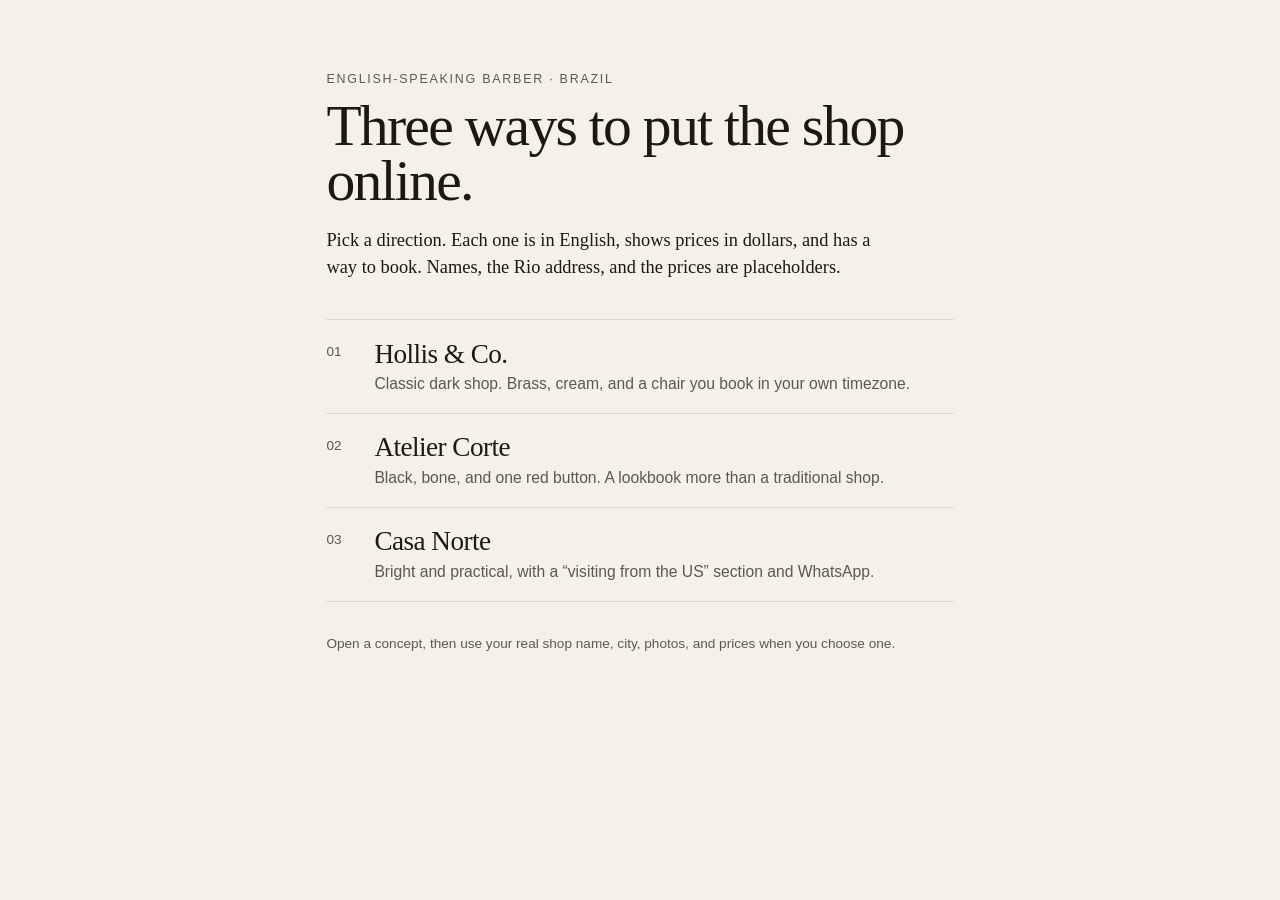
==== index.html @ 85f96310 "Add barber site snapshot." ====
<!DOCTYPE html>
<html lang="en">
<head>
  <meta charset="utf-8">
  <meta name="viewport" content="width=device-width, initial-scale=1">
  <title>Barber site concepts</title>
  <style>
    :root {
      color-scheme: light;
      --ink: #1c1915;
      --muted: #5e574e;
      --paper: #f6f1e8;
      --line: #e2d9cc;
    }
    * { box-sizing: border-box; }
    body {
      margin: 0;
      font-family: Georgia, "Iowan Old Style", "Palatino Linotype", serif;
      background: var(--paper);
      color: var(--ink);
    }
    main {
      max-width: 42rem;
      margin: 0 auto;
      padding: 4.5rem 1.4rem 5rem;
    }
    p.kicker {
      margin: 0 0 0.8rem;
      font-family: "Gill Sans", "Trebuchet MS", sans-serif;
      font-size: 0.78rem;
      letter-spacing: 0.14em;
      text-transform: uppercase;
      color: var(--muted);
    }
    h1 {
      margin: 0;
      font-weight: 500;
      font-size: clamp(2.4rem, 6vw, 3.6rem);
      letter-spacing: -0.03em;
      line-height: 0.95;
    }
    .lead {
      margin: 1.2rem 0 2.4rem;
      max-width: 34rem;
      font-size: 1.15rem;
      line-height: 1.45;
    }
    ol {
      list-style: none;
      margin: 0;
      padding: 0;
      border-top: 1px solid var(--line);
    }
    li { border-bottom: 1px solid var(--line); }
    a.option {
      display: grid;
      grid-template-columns: 2.2rem 1fr;
      gap: 0.2rem 0.8rem;
      padding: 1.15rem 0;
      color: inherit;
      text-decoration: none;
    }
    a.option:hover .name { text-decoration: underline; text-underline-offset: 0.18em; }
    .num, .blurb, footer {
      font-family: "Gill Sans", "Trebuchet MS", sans-serif;
    }
    .num {
      grid-row: span 2;
      padding-top: 0.35rem;
      color: var(--muted);
      font-size: 0.85rem;
    }
    .name {
      font-size: 1.7rem;
      letter-spacing: -0.02em;
    }
    .blurb {
      color: var(--muted);
      font-size: 0.98rem;
      line-height: 1.4;
    }
    footer {
      margin-top: 2rem;
      color: var(--muted);
      font-size: 0.85rem;
      line-height: 1.45;
    }
  </style>
</head>
<body>
  <main>
    <p class="kicker">English-speaking barber · Brazil</p>
    <h1>Three ways to put the shop online.</h1>
    <p class="lead">Pick a direction. Each one is in English, shows prices in dollars, and has a way to book. Names, the Rio address, and the prices are placeholders.</p>
    <ol>
      <li>
        <a class="option" href="heritage/">
          <span class="num">01</span>
          <span class="name">Hollis &amp; Co.</span>
          <span class="blurb">Classic dark shop. Brass, cream, and a chair you book in your own timezone.</span>
        </a>
      </li>
      <li>
        <a class="option" href="editorial/">
          <span class="num">02</span>
          <span class="name">Atelier Corte</span>
          <span class="blurb">Black, bone, and one red button. A lookbook more than a traditional shop.</span>
        </a>
      </li>
      <li>
        <a class="option" href="sunlit/">
          <span class="num">03</span>
          <span class="name">Casa Norte</span>
          <span class="blurb">Bright and practical, with a “visiting from the US” section and WhatsApp.</span>
        </a>
      </li>
    </ol>
    <footer>Open a concept, then use your real shop name, city, photos, and prices when you choose one.</footer>
  </main>
</body>
</html>
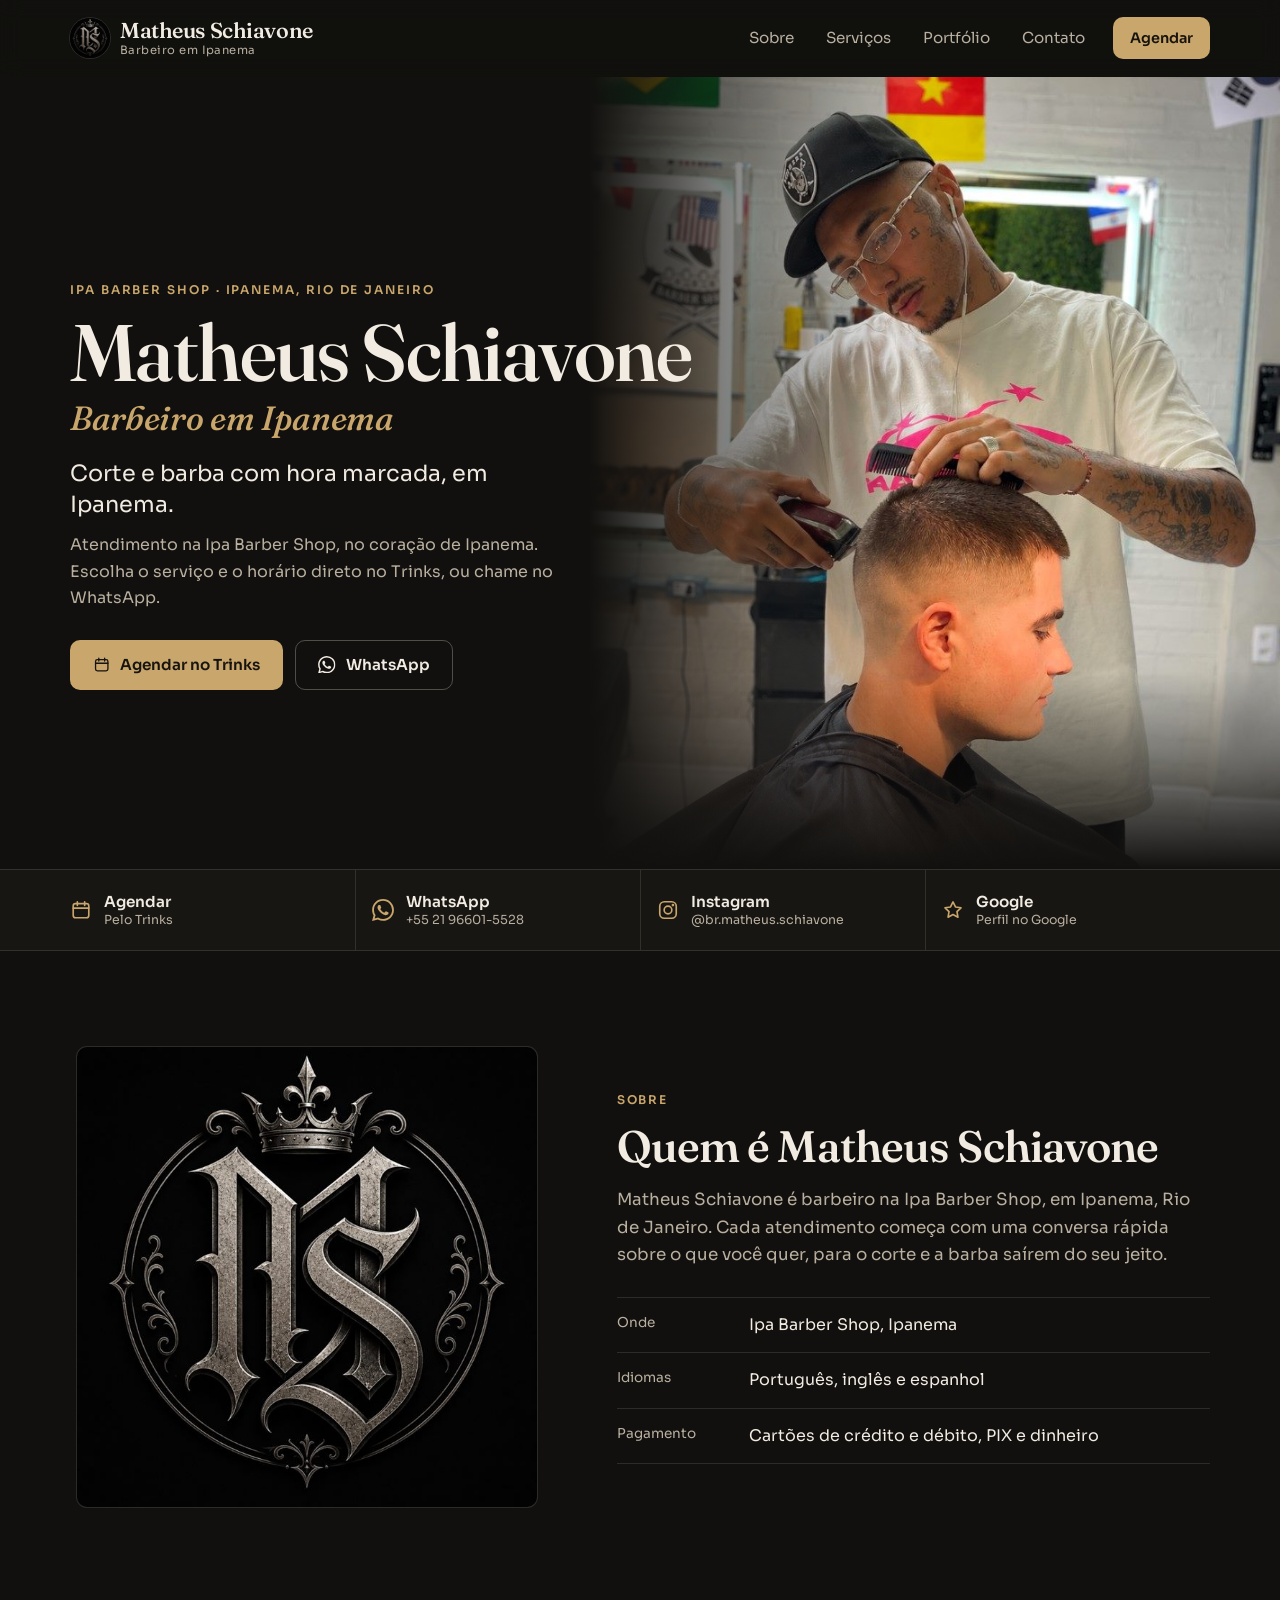
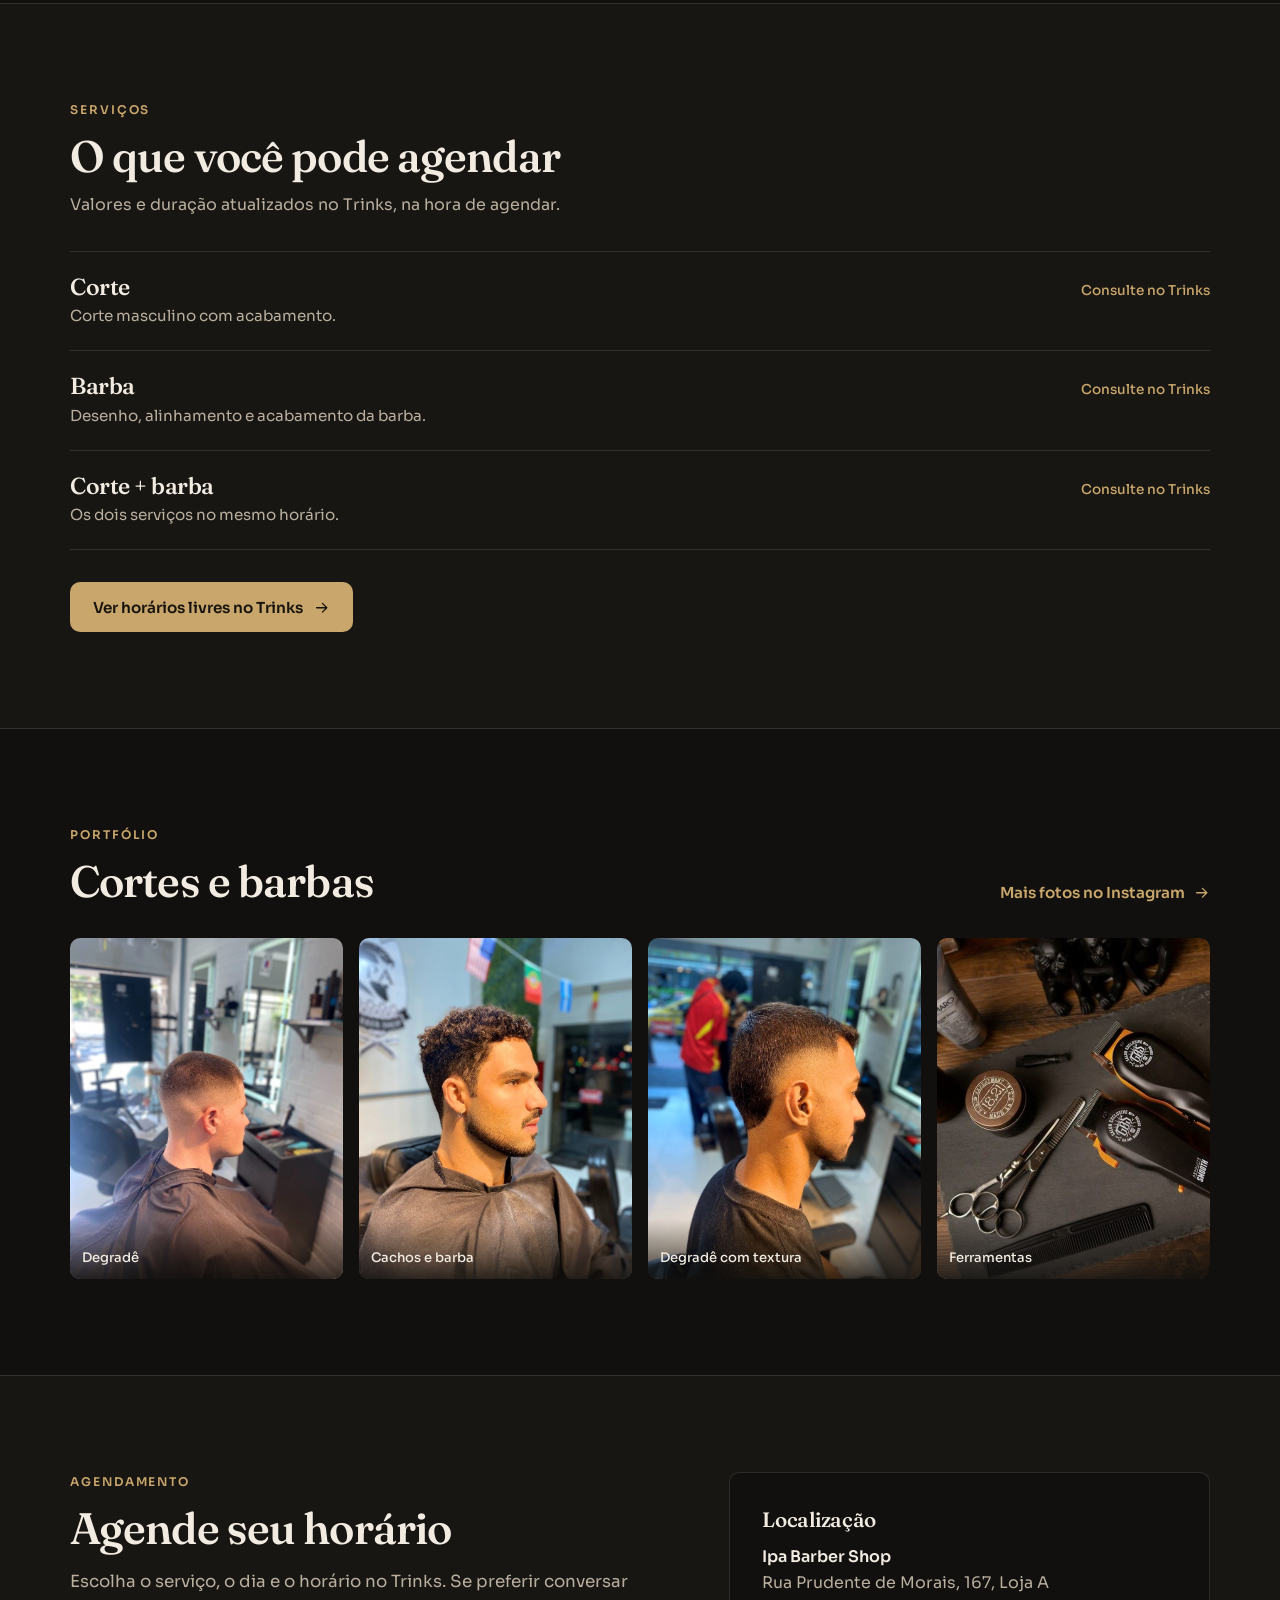
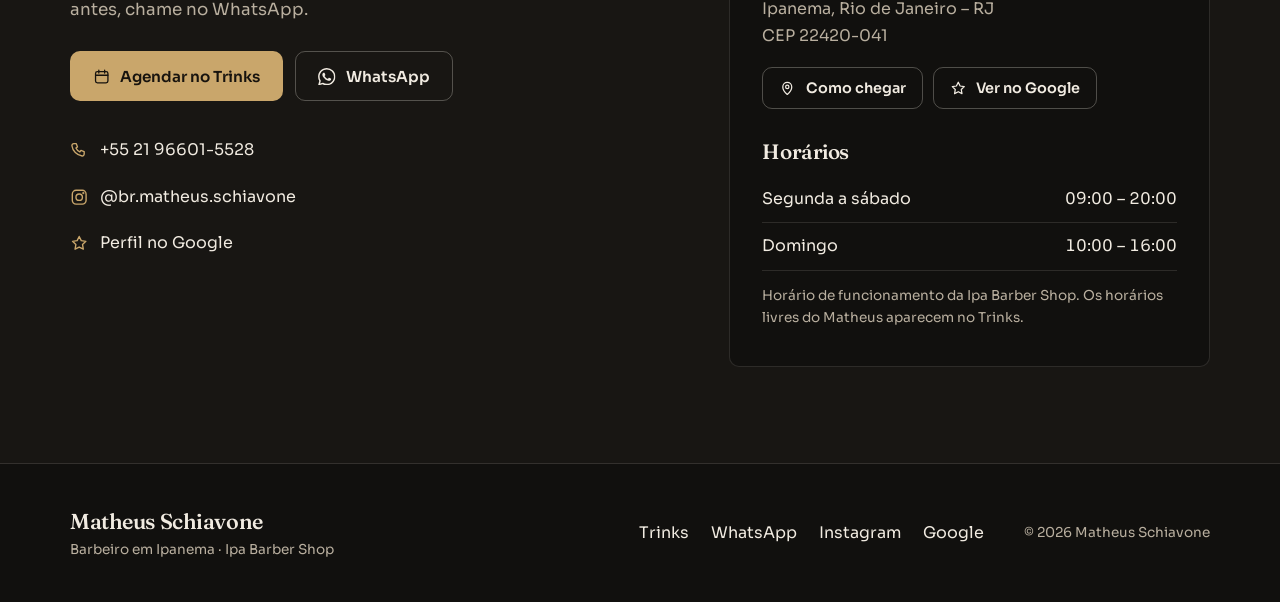
==== commit 5bef820e: "my-new-barber-site do for love" ====
--- a/index.html
+++ b/index.html
@@ -1,121 +1,268 @@
 <!DOCTYPE html>
-<html lang="en">
+<html lang="pt-BR">
 <head>
   <meta charset="utf-8">
-  <meta name="viewport" content="width=device-width, initial-scale=1">
-  <title>Barber site concepts</title>
-  <style>
-    :root {
-      color-scheme: light;
-      --ink: #1c1915;
-      --muted: #5e574e;
-      --paper: #f6f1e8;
-      --line: #e2d9cc;
-    }
-    * { box-sizing: border-box; }
-    body {
-      margin: 0;
-      font-family: Georgia, "Iowan Old Style", "Palatino Linotype", serif;
-      background: var(--paper);
-      color: var(--ink);
-    }
-    main {
-      max-width: 42rem;
-      margin: 0 auto;
-      padding: 4.5rem 1.4rem 5rem;
-    }
-    p.kicker {
-      margin: 0 0 0.8rem;
-      font-family: "Gill Sans", "Trebuchet MS", sans-serif;
-      font-size: 0.78rem;
-      letter-spacing: 0.14em;
-      text-transform: uppercase;
-      color: var(--muted);
-    }
-    h1 {
-      margin: 0;
-      font-weight: 500;
-      font-size: clamp(2.4rem, 6vw, 3.6rem);
-      letter-spacing: -0.03em;
-      line-height: 0.95;
-    }
-    .lead {
-      margin: 1.2rem 0 2.4rem;
-      max-width: 34rem;
-      font-size: 1.15rem;
-      line-height: 1.45;
-    }
-    ol {
-      list-style: none;
-      margin: 0;
-      padding: 0;
-      border-top: 1px solid var(--line);
-    }
-    li { border-bottom: 1px solid var(--line); }
-    a.option {
-      display: grid;
-      grid-template-columns: 2.2rem 1fr;
-      gap: 0.2rem 0.8rem;
-      padding: 1.15rem 0;
-      color: inherit;
-      text-decoration: none;
-    }
-    a.option:hover .name { text-decoration: underline; text-underline-offset: 0.18em; }
-    .num, .blurb, footer {
-      font-family: "Gill Sans", "Trebuchet MS", sans-serif;
-    }
-    .num {
-      grid-row: span 2;
-      padding-top: 0.35rem;
-      color: var(--muted);
-      font-size: 0.85rem;
-    }
-    .name {
-      font-size: 1.7rem;
-      letter-spacing: -0.02em;
-    }
-    .blurb {
-      color: var(--muted);
-      font-size: 0.98rem;
-      line-height: 1.4;
-    }
-    footer {
-      margin-top: 2rem;
-      color: var(--muted);
-      font-size: 0.85rem;
-      line-height: 1.45;
-    }
-  </style>
+  <meta name="viewport" content="width=device-width, initial-scale=1, viewport-fit=cover">
+  <title>Matheus Schiavone | Barbeiro em Ipanema, Rio de Janeiro</title>
+  <meta name="description" content="Matheus Schiavone, barbeiro na Ipa Barber Shop em Ipanema, Rio de Janeiro. Corte e barba com hora marcada: agende pelo Trinks ou fale pelo WhatsApp.">
+  <link rel="canonical" href="https://leeftk.github.io/barber-site/">
+  <meta name="theme-color" content="#11100e">
+
+  <meta property="og:type" content="website">
+  <meta property="og:locale" content="pt_BR">
+  <meta property="og:site_name" content="Matheus Schiavone">
+  <meta property="og:title" content="Matheus Schiavone | Barbeiro em Ipanema">
+  <meta property="og:description" content="Corte e barba com hora marcada na Ipa Barber Shop, em Ipanema. Agende pelo Trinks ou fale pelo WhatsApp.">
+  <meta property="og:url" content="https://leeftk.github.io/barber-site/">
+  <meta property="og:image" content="https://leeftk.github.io/barber-site/images/og-image.jpg">
+  <meta property="og:image:width" content="1200">
+  <meta property="og:image:height" content="630">
+  <meta property="og:image:alt" content="Logo MS de Matheus Schiavone ao lado de uma foto dele cortando o cabelo de um cliente.">
+  <meta name="twitter:card" content="summary_large_image">
+
+  <link rel="icon" type="image/png" href="images/favicon.png">
+  <link rel="apple-touch-icon" href="images/apple-touch-icon.png">
+  <link rel="preload" href="assets/fonts/sora-normal.woff2" as="font" type="font/woff2" crossorigin>
+  <link rel="preload" href="assets/fonts/fraunces-normal.woff2" as="font" type="font/woff2" crossorigin>
+  <link rel="stylesheet" href="assets/css/styles.css">
+  <script>document.documentElement.classList.add("js");</script>
+  <script src="assets/js/main.js" defer></script>
 </head>
 <body>
-  <main>
-    <p class="kicker">English-speaking barber · Brazil</p>
-    <h1>Three ways to put the shop online.</h1>
-    <p class="lead">Pick a direction. Each one is in English, shows prices in dollars, and has a way to book. Names, the Rio address, and the prices are placeholders.</p>
-    <ol>
-      <li>
-        <a class="option" href="heritage/">
-          <span class="num">01</span>
-          <span class="name">Hollis &amp; Co.</span>
-          <span class="blurb">Classic dark shop. Brass, cream, and a chair you book in your own timezone.</span>
-        </a>
-      </li>
-      <li>
-        <a class="option" href="editorial/">
-          <span class="num">02</span>
-          <span class="name">Atelier Corte</span>
-          <span class="blurb">Black, bone, and one red button. A lookbook more than a traditional shop.</span>
-        </a>
-      </li>
-      <li>
-        <a class="option" href="sunlit/">
-          <span class="num">03</span>
-          <span class="name">Casa Norte</span>
-          <span class="blurb">Bright and practical, with a “visiting from the US” section and WhatsApp.</span>
-        </a>
-      </li>
-    </ol>
-    <footer>Open a concept, then use your real shop name, city, photos, and prices when you choose one.</footer>
+  <a class="skip" href="#conteudo">Pular para o conteúdo</a>
+
+  <svg class="sprite" aria-hidden="true" focusable="false">
+    <symbol id="i-calendar" viewBox="0 0 24 24" fill="none" stroke="currentColor" stroke-width="1.8" stroke-linecap="round" stroke-linejoin="round"><rect x="3.5" y="5" width="17" height="15.5" rx="2.5"/><path d="M3.5 10h17M8 3v4M16 3v4"/></symbol>
+    <symbol id="i-whatsapp" viewBox="0 0 24 24" fill="currentColor"><path d="M17.47 14.38c-.3-.15-1.76-.87-2.03-.97-.27-.1-.47-.15-.67.15-.2.3-.77.97-.94 1.16-.17.2-.35.22-.64.08-.3-.15-1.26-.47-2.39-1.48-.88-.79-1.48-1.76-1.65-2.06-.17-.3-.02-.46.13-.6.13-.14.3-.35.45-.52.15-.18.2-.3.3-.5.1-.2.05-.37-.03-.52-.07-.15-.67-1.61-.92-2.2-.24-.58-.49-.5-.67-.51h-.57c-.2 0-.52.07-.79.37-.27.3-1.04 1.02-1.04 2.48 0 1.46 1.06 2.88 1.21 3.07.15.2 2.1 3.2 5.08 4.49.71.3 1.26.49 1.7.63.71.22 1.36.19 1.87.12.57-.09 1.76-.72 2-1.42.25-.69.25-1.29.18-1.41-.08-.13-.28-.2-.57-.35M12.05 21.79h-.01a9.87 9.87 0 0 1-5.03-1.38l-.36-.21-3.74.98 1-3.65-.24-.37a9.86 9.86 0 0 1-1.51-5.26c0-5.45 4.44-9.88 9.89-9.88 2.64 0 5.12 1.03 6.99 2.9a9.82 9.82 0 0 1 2.89 6.99c0 5.45-4.44 9.88-9.88 9.88m8.41-18.3A11.82 11.82 0 0 0 12.05 0C5.5 0 .16 5.34.16 11.89c0 2.1.55 4.14 1.59 5.95L.06 24l6.3-1.65a11.88 11.88 0 0 0 5.68 1.45h.01c6.55 0 11.89-5.34 11.89-11.9 0-3.17-1.24-6.16-3.48-8.41"/></symbol>
+    <symbol id="i-instagram" viewBox="0 0 24 24" fill="none" stroke="currentColor" stroke-width="1.8" stroke-linecap="round" stroke-linejoin="round"><rect x="3" y="3" width="18" height="18" rx="5"/><circle cx="12" cy="12" r="4.2"/><circle cx="17.4" cy="6.6" r=".6" fill="currentColor"/></symbol>
+    <symbol id="i-star" viewBox="0 0 24 24" fill="none" stroke="currentColor" stroke-width="1.8" stroke-linejoin="round"><path d="m12 3.2 2.7 5.5 6 .9-4.35 4.23 1.03 6L12 17l-5.38 2.83 1.03-6L3.3 9.6l6-.9z"/></symbol>
+    <symbol id="i-pin" viewBox="0 0 24 24" fill="none" stroke="currentColor" stroke-width="1.8" stroke-linecap="round" stroke-linejoin="round"><path d="M12 21s-6.5-5.7-6.5-11a6.5 6.5 0 0 1 13 0c0 5.3-6.5 11-6.5 11z"/><circle cx="12" cy="10" r="2.4"/></symbol>
+    <symbol id="i-phone" viewBox="0 0 24 24" fill="none" stroke="currentColor" stroke-width="1.8" stroke-linecap="round" stroke-linejoin="round"><path d="M5 3.5h3.2l1.6 4.2-2.1 1.4a11 11 0 0 0 5.2 5.2l1.4-2.1 4.2 1.6V17a2.5 2.5 0 0 1-2.7 2.5A15.5 15.5 0 0 1 2.5 6.2 2.5 2.5 0 0 1 5 3.5z"/></symbol>
+    <symbol id="i-arrow" viewBox="0 0 24 24" fill="none" stroke="currentColor" stroke-width="1.8" stroke-linecap="round" stroke-linejoin="round"><path d="M5 12h14M13 6l6 6-6 6"/></symbol>
+  </svg>
+
+  <header class="header" data-header>
+    <div class="wrap header-inner">
+      <a class="brand" href="#topo">
+        <img class="brand-logo" src="images/logo-96.png" width="96" height="96" alt="">
+        <span class="brand-text">
+          <span class="brand-name" data-text="name">Matheus Schiavone</span>
+          <span class="brand-role" data-text="role">Barbeiro em Ipanema</span>
+        </span>
+      </a>
+      <nav class="nav" id="menu" aria-label="Principal">
+        <a href="#sobre">Sobre</a>
+        <a href="#servicos">Serviços</a>
+        <a href="#portfolio">Portfólio</a>
+        <a href="#contato">Contato</a>
+      </nav>
+      <a class="btn btn-primary btn-sm" data-link="booking" href="https://www.trinks.com/ipa-barber-shop" target="_blank" rel="noopener noreferrer">Agendar</a>
+      <button class="menu-toggle" type="button" aria-expanded="false" aria-controls="menu" aria-label="Abrir menu">
+        <span aria-hidden="true"></span>
+      </button>
+    </div>
+  </header>
+
+  <main id="conteudo">
+    <section class="hero" id="topo" aria-labelledby="hero-title" data-hero>
+      <img class="hero-img" data-img="heroImage" data-alt="heroImageAlt" src="images/matheus-schiavone.jpg" width="768" height="1024" alt="Matheus Schiavone fazendo um degradê com máquina e pente em um cliente, na barbearia." fetchpriority="high">
+      <div class="wrap hero-content">
+        <p class="eyebrow"><span data-text="location.shopName">Ipa Barber Shop</span> · <span data-text="location.district">Ipanema</span>, <span data-text="location.city">Rio de Janeiro</span></p>
+        <h1 id="hero-title">
+          <span data-text="name">Matheus Schiavone</span>
+          <span class="h1-sub" data-text="role">Barbeiro em Ipanema</span>
+        </h1>
+        <p class="hero-headline" data-text="headline">Corte e barba com hora marcada, em Ipanema.</p>
+        <p class="hero-intro" data-text="intro">Atendimento na Ipa Barber Shop, no coração de Ipanema. Escolha o serviço e o horário direto no Trinks, ou chame no WhatsApp.</p>
+        <div class="actions">
+          <a class="btn btn-primary" data-link="booking" href="https://www.trinks.com/ipa-barber-shop" target="_blank" rel="noopener noreferrer">
+            <svg class="icon" aria-hidden="true"><use href="#i-calendar"/></svg>Agendar no Trinks
+          </a>
+          <a class="btn btn-ghost" data-link="whatsapp" href="https://wa.me/5521966015528?text=Ol%C3%A1%2C%20Matheus!%20Vim%20pelo%20site%20e%20gostaria%20de%20agendar%20um%20hor%C3%A1rio." target="_blank" rel="noopener noreferrer">
+            <svg class="icon" aria-hidden="true"><use href="#i-whatsapp"/></svg>WhatsApp
+          </a>
+        </div>
+      </div>
+    </section>
+
+    <nav class="quick" aria-label="Contatos rápidos">
+      <div class="wrap quick-grid">
+        <a class="quick-link" data-link="booking" href="https://www.trinks.com/ipa-barber-shop" target="_blank" rel="noopener noreferrer">
+          <svg class="icon" aria-hidden="true"><use href="#i-calendar"/></svg>
+          <span><strong>Agendar</strong><small>Pelo Trinks</small></span>
+        </a>
+        <a class="quick-link" data-link="whatsapp" href="https://wa.me/5521966015528?text=Ol%C3%A1%2C%20Matheus!%20Vim%20pelo%20site%20e%20gostaria%20de%20agendar%20um%20hor%C3%A1rio." target="_blank" rel="noopener noreferrer">
+          <svg class="icon" aria-hidden="true"><use href="#i-whatsapp"/></svg>
+          <span><strong>WhatsApp</strong><small data-text="contact.phoneDisplay">+55 21 96601-5528</small></span>
+        </a>
+        <a class="quick-link" data-link="instagram" href="https://www.instagram.com/br.matheus.schiavone/" target="_blank" rel="noopener noreferrer">
+          <svg class="icon" aria-hidden="true"><use href="#i-instagram"/></svg>
+          <span><strong>Instagram</strong><small>@<span data-text="contact.instagramUser">br.matheus.schiavone</span></small></span>
+        </a>
+        <a class="quick-link" data-link="google" href="https://www.google.com/maps/search/?api=1&amp;query=Matheus+Schiavone+Barber%2C+Rio+de+Janeiro%2C+RJ" target="_blank" rel="noopener noreferrer">
+          <svg class="icon" aria-hidden="true"><use href="#i-star"/></svg>
+          <span><strong>Google</strong><small>Perfil no Google</small></span>
+        </a>
+      </div>
+    </nav>
+
+    <section class="section" id="sobre" aria-labelledby="sobre-title">
+      <div class="wrap about">
+        <figure class="about-media" data-reveal>
+          <img data-img="about.image" data-alt="about.imageAlt" src="images/logo.jpg" width="640" height="640" alt="Logo de Matheus Schiavone: monograma MS prateado com uma coroa." loading="lazy" decoding="async">
+        </figure>
+        <div class="about-copy" data-reveal>
+          <p class="eyebrow">Sobre</p>
+          <h2 id="sobre-title" data-text="about.title">Quem é Matheus Schiavone</h2>
+          <p class="lead" data-text="about.text">Matheus Schiavone é barbeiro na Ipa Barber Shop, em Ipanema, Rio de Janeiro. Cada atendimento começa com uma conversa rápida sobre o que você quer, para o corte e a barba saírem do seu jeito.</p>
+          <dl class="facts">
+            <div>
+              <dt>Onde</dt>
+              <dd><span data-text="location.shopName">Ipa Barber Shop</span>, <span data-text="location.district">Ipanema</span></dd>
+            </div>
+            <div>
+              <dt>Idiomas</dt>
+              <dd data-text="languages">Português, inglês e espanhol</dd>
+            </div>
+            <div>
+              <dt>Pagamento</dt>
+              <dd data-text="payments">Cartões de crédito e débito, PIX e dinheiro</dd>
+            </div>
+          </dl>
+        </div>
+      </div>
+    </section>
+
+    <section class="section section-alt" id="servicos" aria-labelledby="servicos-title">
+      <div class="wrap">
+        <header class="section-head" data-reveal>
+          <p class="eyebrow">Serviços</p>
+          <h2 id="servicos-title">O que você pode agendar</h2>
+          <p class="section-note" data-text="servicesNote">Valores e duração atualizados no Trinks, na hora de agendar.</p>
+        </header>
+        <ul class="services" data-list="services">
+          <li class="service">
+            <div><h3>Corte</h3><p>Corte masculino com acabamento.</p></div>
+            <p class="service-meta"><span class="service-price is-empty">Consulte no Trinks</span></p>
+          </li>
+          <li class="service">
+            <div><h3>Barba</h3><p>Desenho, alinhamento e acabamento da barba.</p></div>
+            <p class="service-meta"><span class="service-price is-empty">Consulte no Trinks</span></p>
+          </li>
+          <li class="service">
+            <div><h3>Corte + barba</h3><p>Os dois serviços no mesmo horário.</p></div>
+            <p class="service-meta"><span class="service-price is-empty">Consulte no Trinks</span></p>
+          </li>
+        </ul>
+        <div class="section-cta">
+          <a class="btn btn-primary" data-link="booking" href="https://www.trinks.com/ipa-barber-shop" target="_blank" rel="noopener noreferrer">
+            Ver horários livres no Trinks<svg class="icon" aria-hidden="true"><use href="#i-arrow"/></svg>
+          </a>
+        </div>
+      </div>
+    </section>
+
+    <section class="section" id="portfolio" aria-labelledby="portfolio-title">
+      <div class="wrap">
+        <header class="section-head section-head-row" data-reveal>
+          <div>
+            <p class="eyebrow">Portfólio</p>
+            <h2 id="portfolio-title">Cortes e barbas</h2>
+          </div>
+          <a class="text-link" data-link="instagram" href="https://www.instagram.com/br.matheus.schiavone/" target="_blank" rel="noopener noreferrer">
+            Mais fotos no Instagram<svg class="icon" aria-hidden="true"><use href="#i-arrow"/></svg>
+          </a>
+        </header>
+        <ul class="gallery" data-list="gallery">
+          <li><figure><img src="images/portfolio-degrade.jpg" width="768" height="1024" alt="Cliente de perfil com cabelo curto e degradê alto nas laterais." loading="lazy" decoding="async"><figcaption>Degradê</figcaption></figure></li>
+          <li><figure><img src="images/portfolio-cachos.jpg" width="768" height="1024" alt="Cliente de perfil com cabelo cacheado, laterais baixas e barba alinhada." loading="lazy" decoding="async"><figcaption>Cachos e barba</figcaption></figure></li>
+          <li><figure><img src="images/portfolio-degrade-textura.jpg" width="768" height="1024" alt="Cliente de perfil com degradê nas laterais e textura no topo." loading="lazy" decoding="async"><figcaption>Degradê com textura</figcaption></figure></li>
+          <li><figure><img src="images/portfolio-ferramentas.jpg" width="1024" height="682" alt="Tesouras, pente, máquinas de corte e pomadas sobre uma bancada de madeira." loading="lazy" decoding="async"><figcaption>Ferramentas</figcaption></figure></li>
+        </ul>
+      </div>
+    </section>
+
+    <section class="section section-alt" id="contato" aria-labelledby="contato-title">
+      <div class="wrap contact">
+        <div class="contact-book" data-reveal>
+          <p class="eyebrow">Agendamento</p>
+          <h2 id="contato-title">Agende seu horário</h2>
+          <p class="lead">Escolha o serviço, o dia e o horário no Trinks. Se preferir conversar antes, chame no WhatsApp.</p>
+          <div class="actions">
+            <a class="btn btn-primary" data-link="booking" href="https://www.trinks.com/ipa-barber-shop" target="_blank" rel="noopener noreferrer">
+              <svg class="icon" aria-hidden="true"><use href="#i-calendar"/></svg>Agendar no Trinks
+            </a>
+            <a class="btn btn-ghost" data-link="whatsapp" href="https://wa.me/5521966015528?text=Ol%C3%A1%2C%20Matheus!%20Vim%20pelo%20site%20e%20gostaria%20de%20agendar%20um%20hor%C3%A1rio." target="_blank" rel="noopener noreferrer">
+              <svg class="icon" aria-hidden="true"><use href="#i-whatsapp"/></svg>WhatsApp
+            </a>
+          </div>
+          <ul class="contact-list">
+            <li>
+              <svg class="icon" aria-hidden="true"><use href="#i-phone"/></svg>
+              <a data-link="phone" data-text="contact.phoneDisplay" href="tel:+5521966015528">+55 21 96601-5528</a>
+            </li>
+            <li>
+              <svg class="icon" aria-hidden="true"><use href="#i-instagram"/></svg>
+              <a data-link="instagram" href="https://www.instagram.com/br.matheus.schiavone/" target="_blank" rel="noopener noreferrer">@<span data-text="contact.instagramUser">br.matheus.schiavone</span></a>
+            </li>
+            <li>
+              <svg class="icon" aria-hidden="true"><use href="#i-star"/></svg>
+              <a data-link="google" href="https://www.google.com/maps/search/?api=1&amp;query=Matheus+Schiavone+Barber%2C+Rio+de+Janeiro%2C+RJ" target="_blank" rel="noopener noreferrer">Perfil no Google</a>
+            </li>
+          </ul>
+        </div>
+
+        <div class="contact-visit" data-reveal>
+          <h3>Localização</h3>
+          <address>
+            <strong data-text="location.shopName">Ipa Barber Shop</strong><br>
+            <span data-text="location.street">Rua Prudente de Morais, 167, Loja A</span><br>
+            <span data-text="location.district">Ipanema</span>, <span data-text="location.city">Rio de Janeiro</span> – <span data-text="location.state">RJ</span><br>
+            CEP <span data-text="location.zip">22420-041</span>
+          </address>
+          <div class="actions actions-compact">
+            <a class="btn btn-ghost btn-sm" data-link="directions" href="https://www.google.com/maps/dir/?api=1&amp;destination=Rua%20Prudente%20de%20Morais%2C%20167%2C%20Loja%20A%2C%20Ipanema%2C%20Rio%20de%20Janeiro%20-%20RJ%2C%2022420-041" target="_blank" rel="noopener noreferrer">
+              <svg class="icon" aria-hidden="true"><use href="#i-pin"/></svg>Como chegar
+            </a>
+            <a class="btn btn-ghost btn-sm" data-link="google" href="https://www.google.com/maps/search/?api=1&amp;query=Matheus+Schiavone+Barber%2C+Rio+de+Janeiro%2C+RJ" target="_blank" rel="noopener noreferrer">
+              <svg class="icon" aria-hidden="true"><use href="#i-star"/></svg>Ver no Google
+            </a>
+          </div>
+
+          <h3>Horários</h3>
+          <dl class="hours" data-list="hours">
+            <div><dt>Segunda a sábado</dt><dd>09:00 – 20:00</dd></div>
+            <div><dt>Domingo</dt><dd>10:00 – 16:00</dd></div>
+          </dl>
+          <p class="note" data-text="hoursNote">Horário de funcionamento da Ipa Barber Shop. Os horários livres do Matheus aparecem no Trinks.</p>
+        </div>
+      </div>
+    </section>
   </main>
+
+  <footer class="footer">
+    <div class="wrap footer-inner">
+      <div>
+        <p class="brand-name" data-text="name">Matheus Schiavone</p>
+        <p class="footer-sub"><span data-text="role">Barbeiro em Ipanema</span> · <span data-text="location.shopName">Ipa Barber Shop</span></p>
+      </div>
+      <nav class="footer-links" aria-label="Links de contato">
+        <a data-link="booking" href="https://www.trinks.com/ipa-barber-shop" target="_blank" rel="noopener noreferrer">Trinks</a>
+        <a data-link="whatsapp" href="https://wa.me/5521966015528?text=Ol%C3%A1%2C%20Matheus!%20Vim%20pelo%20site%20e%20gostaria%20de%20agendar%20um%20hor%C3%A1rio." target="_blank" rel="noopener noreferrer">WhatsApp</a>
+        <a data-link="instagram" href="https://www.instagram.com/br.matheus.schiavone/" target="_blank" rel="noopener noreferrer">Instagram</a>
+        <a data-link="google" href="https://www.google.com/maps/search/?api=1&amp;query=Matheus+Schiavone+Barber%2C+Rio+de+Janeiro%2C+RJ" target="_blank" rel="noopener noreferrer">Google</a>
+      </nav>
+      <p class="footer-copy">© <span data-year>2026</span> <span data-text="name">Matheus Schiavone</span></p>
+    </div>
+  </footer>
+
+  <div class="mobile-bar" data-mobile-bar>
+    <a class="btn btn-primary" data-link="booking" href="https://www.trinks.com/ipa-barber-shop" target="_blank" rel="noopener noreferrer">
+      <svg class="icon" aria-hidden="true"><use href="#i-calendar"/></svg>Agendar
+    </a>
+    <a class="btn btn-ghost" data-link="whatsapp" href="https://wa.me/5521966015528?text=Ol%C3%A1%2C%20Matheus!%20Vim%20pelo%20site%20e%20gostaria%20de%20agendar%20um%20hor%C3%A1rio." target="_blank" rel="noopener noreferrer">
+      <svg class="icon" aria-hidden="true"><use href="#i-whatsapp"/></svg>WhatsApp
+    </a>
+  </div>
 </body>
 </html>
--- a/assets/css/styles.css
+++ b/assets/css/styles.css
@@ -0,0 +1,1005 @@
+/* Fraunces e Sora, hospedadas no próprio site (sem pedidos ao Google Fonts). */
+
+@font-face {
+  font-family: "Fraunces";
+  font-style: normal;
+  font-weight: 500 600;
+  font-display: swap;
+  src: url("../fonts/fraunces-normal.woff2") format("woff2");
+}
+
+@font-face {
+  font-family: "Fraunces";
+  font-style: italic;
+  font-weight: 500 560;
+  font-display: swap;
+  src: url("../fonts/fraunces-italic.woff2") format("woff2");
+}
+
+@font-face {
+  font-family: "Sora";
+  font-style: normal;
+  font-weight: 400 600;
+  font-display: swap;
+  src: url("../fonts/sora-normal.woff2") format("woff2");
+}
+
+:root {
+  --bg: #11100e;
+  --bg-alt: #181613;
+  --surface: #211e1a;
+  --line: rgba(241, 235, 225, 0.12);
+  --line-strong: rgba(241, 235, 225, 0.28);
+  --text: #f1ebe1;
+  --muted: #b9af9f;
+  --accent: #c9a66b;
+  --accent-hover: #d9b97f;
+  --accent-ink: #17130e;
+  --radius: 10px;
+  --header: 64px;
+  --serif: "Fraunces", Georgia, "Times New Roman", serif;
+  --sans: "Sora", system-ui, -apple-system, "Segoe UI", Roboto, sans-serif;
+}
+
+*,
+*::before,
+*::after {
+  box-sizing: border-box;
+}
+
+html {
+  scroll-behavior: smooth;
+  scroll-padding-top: calc(var(--header) + 8px);
+  -webkit-text-size-adjust: 100%;
+}
+
+body {
+  margin: 0;
+  background: var(--bg);
+  color: var(--text);
+  font-family: var(--sans);
+  font-size: 1rem;
+  line-height: 1.65;
+  -webkit-font-smoothing: antialiased;
+}
+
+h1, h2, h3, p, figure, dl, dd, ul {
+  margin: 0;
+}
+
+ul {
+  padding: 0;
+  list-style: none;
+}
+
+img {
+  display: block;
+  max-width: 100%;
+  height: auto;
+  background: var(--surface);
+}
+
+a {
+  color: inherit;
+  text-decoration: none;
+}
+
+address {
+  font-style: normal;
+}
+
+:focus-visible {
+  outline: 2px solid var(--accent);
+  outline-offset: 3px;
+  border-radius: 4px;
+}
+
+[hidden] {
+  display: none !important;
+}
+
+.sprite {
+  position: absolute;
+  width: 0;
+  height: 0;
+  overflow: hidden;
+}
+
+.icon {
+  width: 1.15em;
+  height: 1.15em;
+  flex: none;
+}
+
+.skip {
+  position: absolute;
+  left: 12px;
+  top: -60px;
+  z-index: 100;
+  padding: 10px 14px;
+  border-radius: 8px;
+  background: var(--accent);
+  color: var(--accent-ink);
+  font-weight: 600;
+}
+
+.skip:focus {
+  top: 12px;
+}
+
+.wrap {
+  width: min(1140px, 100% - 40px);
+  margin-inline: auto;
+}
+
+.eyebrow {
+  margin-bottom: 12px;
+  color: var(--accent);
+  font-size: 0.75rem;
+  font-weight: 600;
+  letter-spacing: 0.16em;
+  text-transform: uppercase;
+}
+
+h1, h2, h3 {
+  font-family: var(--serif);
+  font-weight: 560;
+  letter-spacing: -0.02em;
+  line-height: 1.1;
+  text-wrap: balance;
+}
+
+h2 {
+  font-size: clamp(1.9rem, 4.5vw, 2.75rem);
+}
+
+h3 {
+  font-size: 1.3rem;
+}
+
+.lead {
+  margin-top: 16px;
+  max-width: 36rem;
+  color: var(--muted);
+  font-size: 1.05rem;
+}
+
+/* Botões */
+
+.btn {
+  display: inline-flex;
+  align-items: center;
+  justify-content: center;
+  gap: 10px;
+  min-height: 50px;
+  padding: 0 22px;
+  border: 1.5px solid transparent;
+  border-radius: var(--radius);
+  font-size: 0.95rem;
+  font-weight: 600;
+  line-height: 1;
+  white-space: nowrap;
+  transition: background-color 0.2s ease, border-color 0.2s ease, color 0.2s ease;
+}
+
+.btn-primary {
+  background: var(--accent);
+  color: var(--accent-ink);
+}
+
+.btn-primary:hover {
+  background: var(--accent-hover);
+}
+
+.btn-ghost {
+  border-color: var(--line-strong);
+  color: var(--text);
+}
+
+.btn-ghost:hover {
+  border-color: var(--text);
+  background: rgba(241, 235, 225, 0.06);
+}
+
+.btn-sm {
+  min-height: 42px;
+  padding: 0 16px;
+  font-size: 0.9rem;
+}
+
+.actions {
+  display: flex;
+  flex-wrap: wrap;
+  gap: 12px;
+  margin-top: 28px;
+}
+
+.text-link {
+  display: inline-flex;
+  align-items: center;
+  gap: 8px;
+  color: var(--accent);
+  font-weight: 600;
+  font-size: 0.95rem;
+}
+
+.text-link:hover {
+  color: var(--accent-hover);
+}
+
+.text-link .icon {
+  transition: transform 0.2s ease;
+}
+
+.text-link:hover .icon {
+  transform: translateX(3px);
+}
+
+/* Cabeçalho */
+
+.header {
+  position: sticky;
+  top: 0;
+  z-index: 40;
+  background: rgba(17, 16, 14, 0.88);
+  border-bottom: 1px solid transparent;
+  -webkit-backdrop-filter: blur(10px);
+  backdrop-filter: blur(10px);
+  transition: border-color 0.2s ease;
+}
+
+.header.is-scrolled {
+  border-bottom-color: var(--line);
+}
+
+.header-inner {
+  display: flex;
+  align-items: center;
+  gap: 12px;
+  min-height: var(--header);
+}
+
+.brand {
+  display: flex;
+  align-items: center;
+  gap: 10px;
+  margin-right: auto;
+  min-width: 0;
+}
+
+.brand-logo {
+  width: 40px;
+  height: 40px;
+  border-radius: 50%;
+  background: #030303;
+  box-shadow: 0 0 0 1px var(--line);
+}
+
+.brand-text {
+  display: flex;
+  flex-direction: column;
+  line-height: 1.15;
+  white-space: nowrap;
+}
+
+@media (max-width: 419px) {
+  .brand {
+    gap: 8px;
+  }
+
+  .brand-logo {
+    width: 34px;
+    height: 34px;
+  }
+
+  .header .brand-name {
+    font-size: 1.02rem;
+  }
+
+  .header-inner {
+    gap: 8px;
+  }
+}
+
+.brand-name {
+  font-family: var(--serif);
+  font-size: 1.2rem;
+  font-weight: 560;
+  letter-spacing: -0.02em;
+}
+
+.brand-role {
+  color: var(--muted);
+  font-size: 0.72rem;
+  letter-spacing: 0.04em;
+}
+
+.menu-toggle {
+  display: grid;
+  place-items: center;
+  width: 44px;
+  height: 44px;
+  padding: 0;
+  border: 1.5px solid var(--line-strong);
+  border-radius: var(--radius);
+  background: none;
+  color: var(--text);
+  cursor: pointer;
+}
+
+.menu-toggle span,
+.menu-toggle span::before,
+.menu-toggle span::after {
+  display: block;
+  width: 18px;
+  height: 1.5px;
+  background: currentColor;
+  transition: transform 0.2s ease, background-color 0.2s ease;
+}
+
+.menu-toggle span {
+  position: relative;
+}
+
+.menu-toggle span::before,
+.menu-toggle span::after {
+  content: "";
+  position: absolute;
+  left: 0;
+}
+
+.menu-toggle span::before { top: -6px; }
+.menu-toggle span::after { top: 6px; }
+
+.menu-toggle[aria-expanded="true"] span { background: transparent; }
+.menu-toggle[aria-expanded="true"] span::before { transform: translateY(6px) rotate(45deg); }
+.menu-toggle[aria-expanded="true"] span::after { transform: translateY(-6px) rotate(-45deg); }
+
+.nav {
+  position: absolute;
+  top: 100%;
+  left: 0;
+  right: 0;
+  display: none;
+  flex-direction: column;
+  padding: 8px 20px 20px;
+  background: var(--bg);
+  border-bottom: 1px solid var(--line);
+}
+
+.nav.is-open {
+  display: flex;
+}
+
+.nav a {
+  padding: 14px 0;
+  border-top: 1px solid var(--line);
+  font-size: 1.05rem;
+}
+
+.nav a:first-child {
+  border-top: 0;
+}
+
+/* Sem JavaScript o menu fica sempre aberto em telas pequenas. */
+html:not(.js) .nav {
+  position: static;
+  display: flex;
+}
+
+html:not(.js) .menu-toggle {
+  display: none;
+}
+
+/* Hero */
+
+/* Celular e tablet: foto em cima, texto embaixo. Desktop: lado a lado (ver media query). */
+.hero {
+  --hero-photo: min(108vw, 64svh);
+  position: relative;
+  padding-bottom: 48px;
+  overflow: hidden;
+  isolation: isolate;
+}
+
+.hero-img {
+  position: relative;
+  z-index: -2;
+  width: 100%;
+  height: var(--hero-photo);
+  object-fit: cover;
+  object-position: center 18%;
+}
+
+.hero::after {
+  content: "";
+  position: absolute;
+  top: 0;
+  left: 0;
+  right: 0;
+  z-index: -1;
+  height: calc(var(--hero-photo) + 2px);
+  background: linear-gradient(to top, var(--bg) 0%, var(--bg) 3%, rgba(17, 16, 14, 0.6) 24%, rgba(17, 16, 14, 0) 50%);
+}
+
+.hero-content {
+  position: relative;
+  max-width: 1140px;
+  margin-top: -56px;
+}
+
+.hero h1 {
+  font-size: clamp(2.6rem, 10vw, 5rem);
+  line-height: 1;
+}
+
+.h1-sub {
+  display: block;
+  margin-top: 10px;
+  color: var(--accent);
+  font-size: 0.42em;
+  font-style: italic;
+  font-weight: 500;
+  letter-spacing: -0.01em;
+}
+
+.hero-headline {
+  margin-top: 22px;
+  max-width: 30rem;
+  font-size: clamp(1.15rem, 3.4vw, 1.4rem);
+  line-height: 1.4;
+}
+
+.hero-intro {
+  margin-top: 12px;
+  max-width: 32rem;
+  color: var(--muted);
+}
+
+.hero .actions .btn {
+  flex: 1 1 200px;
+}
+
+/* Atalhos de contato */
+
+.quick {
+  border-block: 1px solid var(--line);
+  background: var(--bg-alt);
+}
+
+.quick-grid {
+  display: grid;
+  grid-template-columns: repeat(2, minmax(0, 1fr));
+}
+
+.quick-link {
+  display: flex;
+  align-items: center;
+  gap: 12px;
+  min-width: 0;
+  padding: 18px 12px 18px 0;
+  transition: color 0.2s ease;
+}
+
+.quick-link:nth-child(even) {
+  padding-left: 16px;
+  border-left: 1px solid var(--line);
+}
+
+.quick-link:nth-child(n + 3) {
+  border-top: 1px solid var(--line);
+}
+
+.quick-link .icon {
+  width: 22px;
+  height: 22px;
+  color: var(--accent);
+}
+
+.quick-link > span {
+  display: flex;
+  flex-direction: column;
+  min-width: 0;
+  line-height: 1.3;
+}
+
+.quick-link strong {
+  font-size: 0.95rem;
+  font-weight: 600;
+}
+
+.quick-link small {
+  display: none;
+  overflow: hidden;
+  color: var(--muted);
+  font-size: 0.78rem;
+  text-overflow: ellipsis;
+  white-space: nowrap;
+}
+
+.quick-link:hover strong {
+  color: var(--accent);
+}
+
+/* Seções */
+
+.section {
+  padding: 72px 0;
+}
+
+.section-alt {
+  background: var(--bg-alt);
+  border-block: 1px solid var(--line);
+}
+
+.section-head {
+  margin-bottom: 32px;
+}
+
+.section-head-row {
+  display: flex;
+  flex-wrap: wrap;
+  align-items: flex-end;
+  justify-content: space-between;
+  gap: 16px 32px;
+}
+
+.section-note {
+  margin-top: 12px;
+  color: var(--muted);
+}
+
+.section-cta {
+  margin-top: 32px;
+}
+
+/* Sobre */
+
+.about {
+  display: grid;
+  gap: 32px;
+}
+
+.about-media {
+  max-width: 460px;
+}
+
+.about-media img {
+  width: 100%;
+  aspect-ratio: 1 / 1;
+  object-fit: cover;
+  border-radius: var(--radius);
+  box-shadow: 0 0 0 1px var(--line);
+}
+
+.facts {
+  display: grid;
+  gap: 0;
+  margin-top: 28px;
+  border-top: 1px solid var(--line);
+}
+
+.facts div {
+  display: grid;
+  grid-template-columns: 7.5rem 1fr;
+  gap: 12px;
+  padding: 14px 0;
+  border-bottom: 1px solid var(--line);
+}
+
+.facts dt {
+  color: var(--muted);
+  font-size: 0.85rem;
+}
+
+/* Serviços */
+
+.services {
+  border-top: 1px solid var(--line);
+}
+
+.service {
+  display: flex;
+  flex-wrap: wrap;
+  align-items: baseline;
+  justify-content: space-between;
+  gap: 6px 24px;
+  padding: 22px 0;
+  border-bottom: 1px solid var(--line);
+}
+
+.service h3 {
+  font-size: 1.45rem;
+}
+
+.service div p {
+  margin-top: 4px;
+  color: var(--muted);
+  font-size: 0.95rem;
+}
+
+.service-meta {
+  display: flex;
+  align-items: baseline;
+  gap: 16px;
+  white-space: nowrap;
+}
+
+.service-duration {
+  color: var(--muted);
+  font-size: 0.9rem;
+}
+
+.service-price {
+  font-family: var(--serif);
+  font-size: 1.4rem;
+  font-weight: 560;
+  font-variant-numeric: tabular-nums;
+}
+
+.service-price.is-empty {
+  font-family: var(--sans);
+  font-size: 0.85rem;
+  font-weight: 500;
+  color: var(--accent);
+}
+
+/* Portfólio */
+
+.gallery {
+  display: grid;
+  grid-template-columns: repeat(2, minmax(0, 1fr));
+  gap: 12px;
+}
+
+.gallery figure {
+  position: relative;
+  overflow: hidden;
+  border-radius: var(--radius);
+}
+
+.gallery img {
+  width: 100%;
+  aspect-ratio: 4 / 5;
+  object-fit: cover;
+  transition: transform 0.6s ease;
+}
+
+.gallery figure:hover img {
+  transform: scale(1.03);
+}
+
+.gallery figcaption {
+  position: absolute;
+  left: 0;
+  right: 0;
+  bottom: 0;
+  padding: 28px 12px 10px;
+  background: linear-gradient(to top, rgba(17, 16, 14, 0.85), transparent);
+  font-size: 0.82rem;
+  font-weight: 500;
+}
+
+/* Contato */
+
+.contact {
+  display: grid;
+  gap: 48px;
+}
+
+.contact .actions .btn {
+  flex: 1 1 200px;
+}
+
+.contact-list {
+  display: grid;
+  gap: 4px;
+  margin-top: 28px;
+}
+
+.contact-list li {
+  display: flex;
+  align-items: center;
+  gap: 12px;
+}
+
+.contact-list .icon {
+  color: var(--accent);
+}
+
+.contact-list a {
+  padding: 8px 0;
+  overflow-wrap: anywhere;
+}
+
+.contact-list a:hover {
+  color: var(--accent);
+}
+
+.contact-visit {
+  padding: 28px 22px;
+  border: 1px solid var(--line);
+  border-radius: var(--radius);
+  background: var(--bg);
+}
+
+.contact-visit h3 + * {
+  margin-top: 12px;
+}
+
+.contact-visit h3:not(:first-child) {
+  margin-top: 32px;
+}
+
+.contact-visit address {
+  color: var(--muted);
+}
+
+.contact-visit address strong {
+  color: var(--text);
+  font-weight: 600;
+}
+
+.actions-compact {
+  margin-top: 18px;
+  gap: 10px;
+}
+
+.hours div {
+  display: flex;
+  justify-content: space-between;
+  gap: 16px;
+  padding: 10px 0;
+  border-bottom: 1px solid var(--line);
+}
+
+.hours dd {
+  font-variant-numeric: tabular-nums;
+}
+
+.note {
+  margin-top: 14px;
+  color: var(--muted);
+  font-size: 0.85rem;
+}
+
+/* Rodapé */
+
+.footer {
+  padding: 40px 0 120px;
+}
+
+.footer-inner {
+  display: grid;
+  gap: 20px;
+}
+
+.footer-sub,
+.footer-copy {
+  color: var(--muted);
+  font-size: 0.85rem;
+}
+
+.footer-links {
+  display: flex;
+  flex-wrap: wrap;
+  gap: 8px 22px;
+}
+
+.footer-links a {
+  padding: 6px 0;
+}
+
+.footer-links a:hover {
+  color: var(--accent);
+}
+
+/* Barra fixa no celular */
+
+.mobile-bar {
+  position: fixed;
+  left: 0;
+  right: 0;
+  bottom: 0;
+  z-index: 30;
+  display: grid;
+  grid-template-columns: 1.3fr 1fr;
+  gap: 10px;
+  padding: 10px 16px calc(10px + env(safe-area-inset-bottom));
+  background: rgba(17, 16, 14, 0.92);
+  border-top: 1px solid var(--line);
+  -webkit-backdrop-filter: blur(10px);
+  backdrop-filter: blur(10px);
+  transition: transform 0.3s ease;
+}
+
+.mobile-bar .btn {
+  min-height: 48px;
+  padding: 0 12px;
+}
+
+.js .mobile-bar:not(.is-visible) {
+  transform: translateY(110%);
+}
+
+/* Animação discreta ao rolar a página */
+
+.js [data-reveal] {
+  opacity: 0;
+  transform: translateY(18px);
+  transition: opacity 0.7s ease, transform 0.7s ease;
+}
+
+.js [data-reveal].is-visible {
+  opacity: 1;
+  transform: none;
+}
+
+@media (prefers-reduced-motion: reduce) {
+  html {
+    scroll-behavior: auto;
+  }
+
+  *,
+  *::before,
+  *::after {
+    transition: none !important;
+  }
+
+  .js [data-reveal] {
+    opacity: 1;
+    transform: none;
+  }
+}
+
+/* Tablet */
+
+@media (min-width: 700px) {
+  .wrap {
+    width: min(1140px, 100% - 64px);
+  }
+
+  .quick-grid {
+    grid-template-columns: repeat(4, minmax(0, 1fr));
+  }
+
+  .quick-link,
+  .quick-link:nth-child(even) {
+    padding: 22px 16px;
+    border-left: 1px solid var(--line);
+  }
+
+  .quick-link:first-child {
+    padding-left: 0;
+    border-left: 0;
+  }
+
+  .quick-link:nth-child(n + 3) {
+    border-top: 0;
+  }
+
+  .quick-link small {
+    display: block;
+  }
+
+  .hero .actions .btn,
+  .contact .actions .btn {
+    flex: 0 0 auto;
+  }
+
+  .gallery {
+    grid-template-columns: repeat(4, minmax(0, 1fr));
+    gap: 16px;
+  }
+
+  .section {
+    padding: 96px 0;
+  }
+
+  .contact-visit {
+    padding: 36px 32px;
+  }
+}
+
+/* Desktop */
+
+@media (min-width: 960px) {
+  :root {
+    --header: 76px;
+  }
+
+  .menu-toggle {
+    display: none;
+  }
+
+  .nav,
+  html:not(.js) .nav {
+    position: static;
+    display: flex;
+    flex-direction: row;
+    gap: 32px;
+    margin-right: 16px;
+    padding: 0;
+    background: none;
+    border: 0;
+  }
+
+  .nav a {
+    padding: 8px 0;
+    border: 0;
+    color: var(--muted);
+    font-size: 0.95rem;
+    transition: color 0.2s ease;
+  }
+
+  .nav a:hover {
+    color: var(--text);
+  }
+
+  .brand-name {
+    font-size: 1.35rem;
+  }
+
+  .hero {
+    display: flex;
+    align-items: center;
+    min-height: min(88vh, 820px);
+    padding: 120px 0 96px;
+  }
+
+  .hero-content {
+    margin-top: 0;
+  }
+
+  .hero-img {
+    position: absolute;
+    top: 0;
+    right: 0;
+    height: 100%;
+  }
+
+  .hero::after {
+    inset: 0;
+    height: auto;
+    background:
+      linear-gradient(90deg, var(--bg) 0%, var(--bg) 46%, rgba(17, 16, 14, 0.55) 56%, rgba(17, 16, 14, 0) 72%),
+      linear-gradient(to top, var(--bg) 0%, transparent 25%);
+  }
+
+  .hero-img {
+    left: auto;
+    width: 54%;
+    object-position: center 20%;
+  }
+
+  .about {
+    grid-template-columns: 0.8fr 1fr;
+    align-items: center;
+    gap: 72px;
+  }
+
+  .about-media {
+    justify-self: center;
+    width: 100%;
+  }
+
+  .contact {
+    grid-template-columns: 1.1fr 0.9fr;
+    align-items: start;
+    gap: 72px;
+  }
+
+  .footer {
+    padding-bottom: 40px;
+  }
+
+  .footer-inner {
+    grid-template-columns: 1fr auto auto;
+    align-items: center;
+    gap: 40px;
+  }
+
+  .mobile-bar {
+    display: none;
+  }
+}
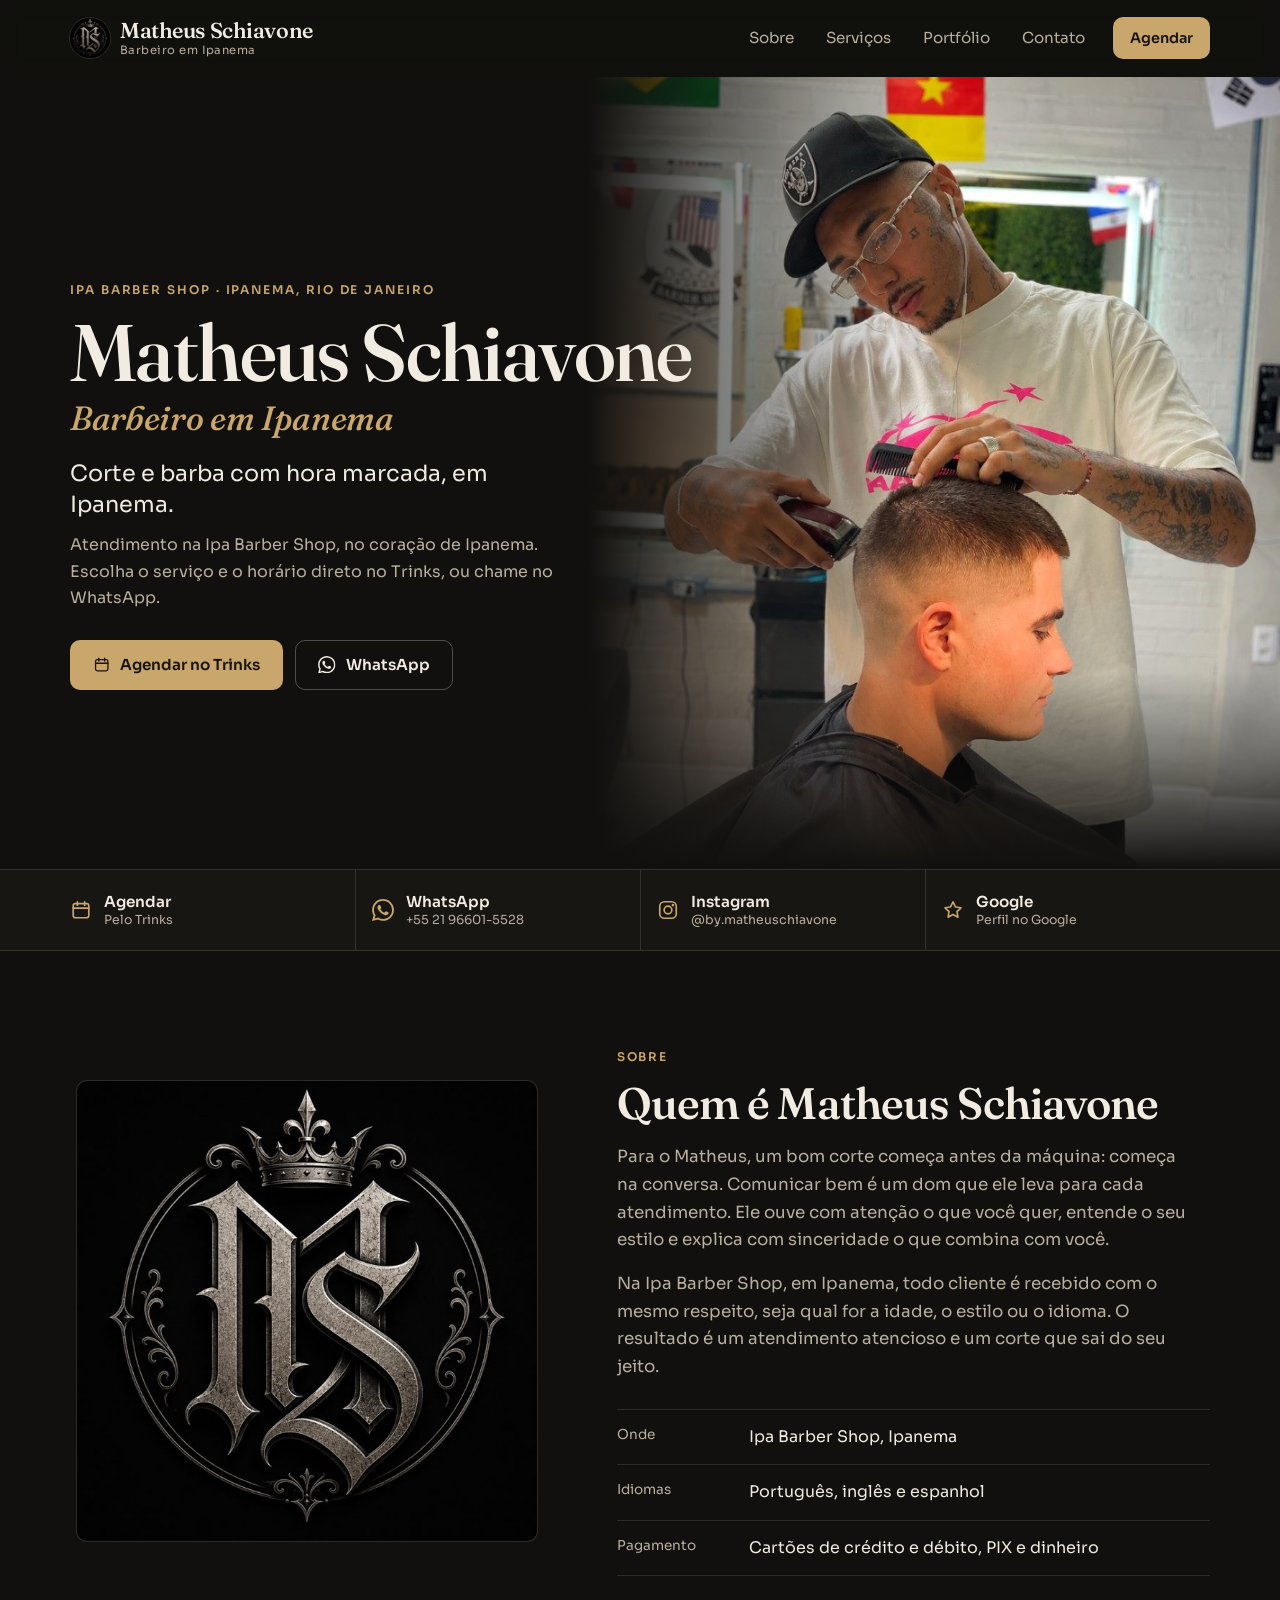
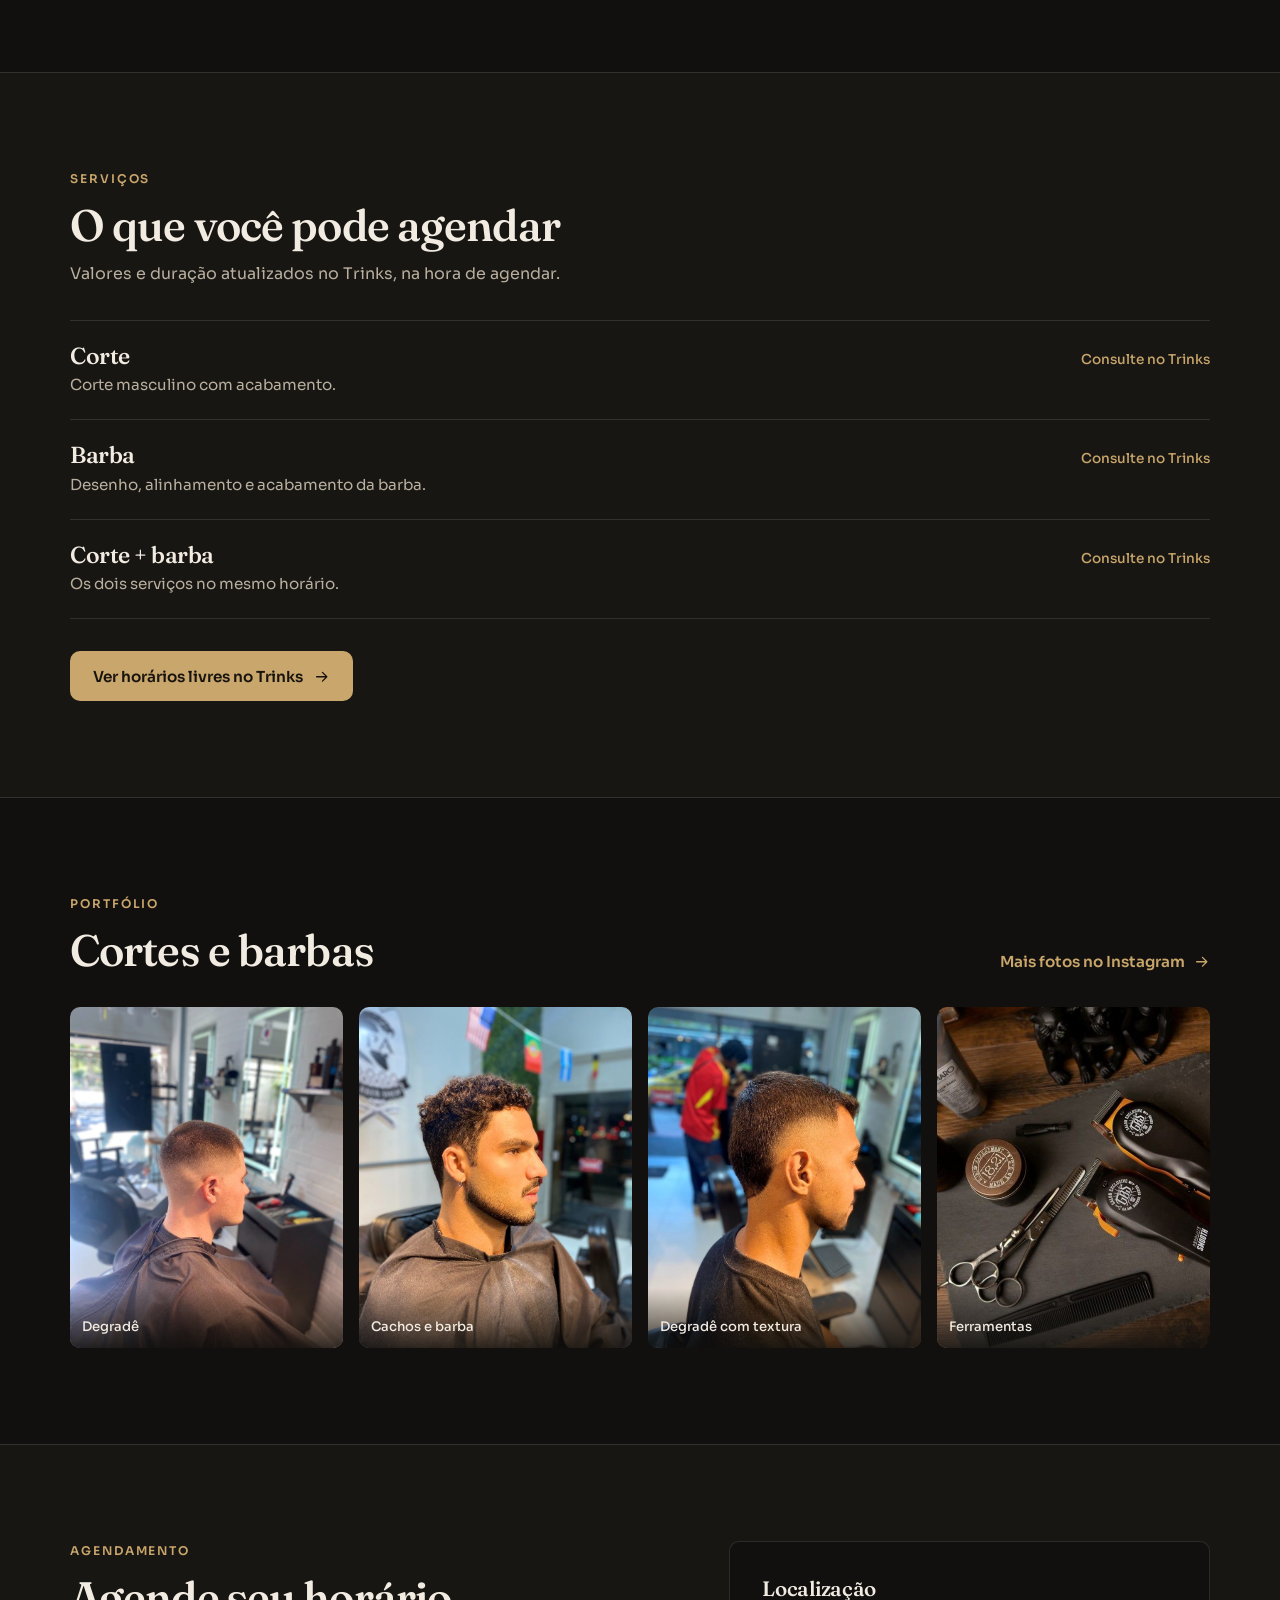
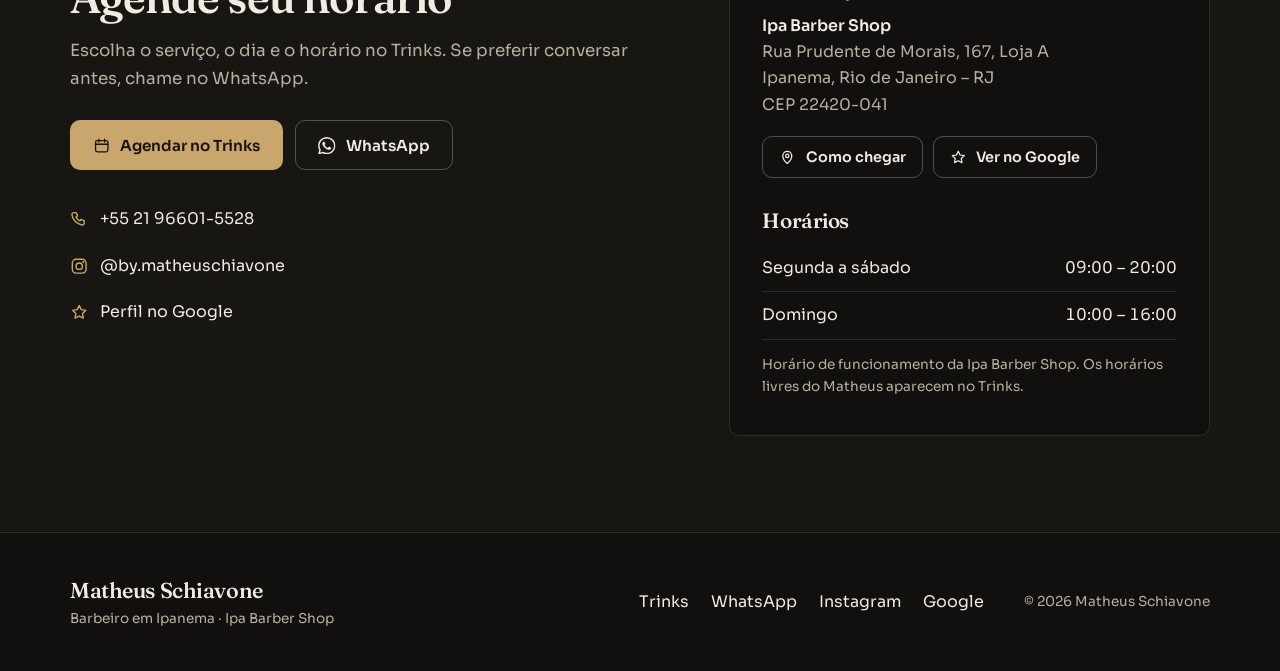
==== commit ec7e77c9: "changes2 changes" ====
--- a/index.html
+++ b/index.html
@@ -95,9 +95,9 @@
           <svg class="icon" aria-hidden="true"><use href="#i-whatsapp"/></svg>
           <span><strong>WhatsApp</strong><small data-text="contact.phoneDisplay">+55 21 96601-5528</small></span>
         </a>
-        <a class="quick-link" data-link="instagram" href="https://www.instagram.com/br.matheus.schiavone/" target="_blank" rel="noopener noreferrer">
+        <a class="quick-link" data-link="instagram" href="https://www.instagram.com/by.matheuschiavone/" target="_blank" rel="noopener noreferrer">
           <svg class="icon" aria-hidden="true"><use href="#i-instagram"/></svg>
-          <span><strong>Instagram</strong><small>@<span data-text="contact.instagramUser">br.matheus.schiavone</span></small></span>
+          <span><strong>Instagram</strong><small>@<span data-text="contact.instagramUser">by.matheuschiavone</span></small></span>
         </a>
         <a class="quick-link" data-link="google" href="https://www.google.com/maps/search/?api=1&amp;query=Matheus+Schiavone+Barber%2C+Rio+de+Janeiro%2C+RJ" target="_blank" rel="noopener noreferrer">
           <svg class="icon" aria-hidden="true"><use href="#i-star"/></svg>
@@ -114,7 +114,10 @@
         <div class="about-copy" data-reveal>
           <p class="eyebrow">Sobre</p>
           <h2 id="sobre-title" data-text="about.title">Quem é Matheus Schiavone</h2>
-          <p class="lead" data-text="about.text">Matheus Schiavone é barbeiro na Ipa Barber Shop, em Ipanema, Rio de Janeiro. Cada atendimento começa com uma conversa rápida sobre o que você quer, para o corte e a barba saírem do seu jeito.</p>
+          <div class="about-text" data-paragraphs="about.text">
+            <p class="lead">Para o Matheus, um bom corte começa antes da máquina: começa na conversa. Comunicar bem é um dom que ele leva para cada atendimento. Ele ouve com atenção o que você quer, entende o seu estilo e explica com sinceridade o que combina com você.</p>
+            <p class="lead">Na Ipa Barber Shop, em Ipanema, todo cliente é recebido com o mesmo respeito, seja qual for a idade, o estilo ou o idioma. O resultado é um atendimento atencioso e um corte que sai do seu jeito.</p>
+          </div>
           <dl class="facts">
             <div>
               <dt>Onde</dt>
@@ -169,7 +172,7 @@
             <p class="eyebrow">Portfólio</p>
             <h2 id="portfolio-title">Cortes e barbas</h2>
           </div>
-          <a class="text-link" data-link="instagram" href="https://www.instagram.com/br.matheus.schiavone/" target="_blank" rel="noopener noreferrer">
+          <a class="text-link" data-link="instagram" href="https://www.instagram.com/by.matheuschiavone/" target="_blank" rel="noopener noreferrer">
             Mais fotos no Instagram<svg class="icon" aria-hidden="true"><use href="#i-arrow"/></svg>
           </a>
         </header>
@@ -203,7 +206,7 @@
             </li>
             <li>
               <svg class="icon" aria-hidden="true"><use href="#i-instagram"/></svg>
-              <a data-link="instagram" href="https://www.instagram.com/br.matheus.schiavone/" target="_blank" rel="noopener noreferrer">@<span data-text="contact.instagramUser">br.matheus.schiavone</span></a>
+              <a data-link="instagram" href="https://www.instagram.com/by.matheuschiavone/" target="_blank" rel="noopener noreferrer">@<span data-text="contact.instagramUser">by.matheuschiavone</span></a>
             </li>
             <li>
               <svg class="icon" aria-hidden="true"><use href="#i-star"/></svg>
@@ -249,7 +252,7 @@
       <nav class="footer-links" aria-label="Links de contato">
         <a data-link="booking" href="https://www.trinks.com/ipa-barber-shop" target="_blank" rel="noopener noreferrer">Trinks</a>
         <a data-link="whatsapp" href="https://wa.me/5521966015528?text=Ol%C3%A1%2C%20Matheus!%20Vim%20pelo%20site%20e%20gostaria%20de%20agendar%20um%20hor%C3%A1rio." target="_blank" rel="noopener noreferrer">WhatsApp</a>
-        <a data-link="instagram" href="https://www.instagram.com/br.matheus.schiavone/" target="_blank" rel="noopener noreferrer">Instagram</a>
+        <a data-link="instagram" href="https://www.instagram.com/by.matheuschiavone/" target="_blank" rel="noopener noreferrer">Instagram</a>
         <a data-link="google" href="https://www.google.com/maps/search/?api=1&amp;query=Matheus+Schiavone+Barber%2C+Rio+de+Janeiro%2C+RJ" target="_blank" rel="noopener noreferrer">Google</a>
       </nav>
       <p class="footer-copy">© <span data-year>2026</span> <span data-text="name">Matheus Schiavone</span></p>
